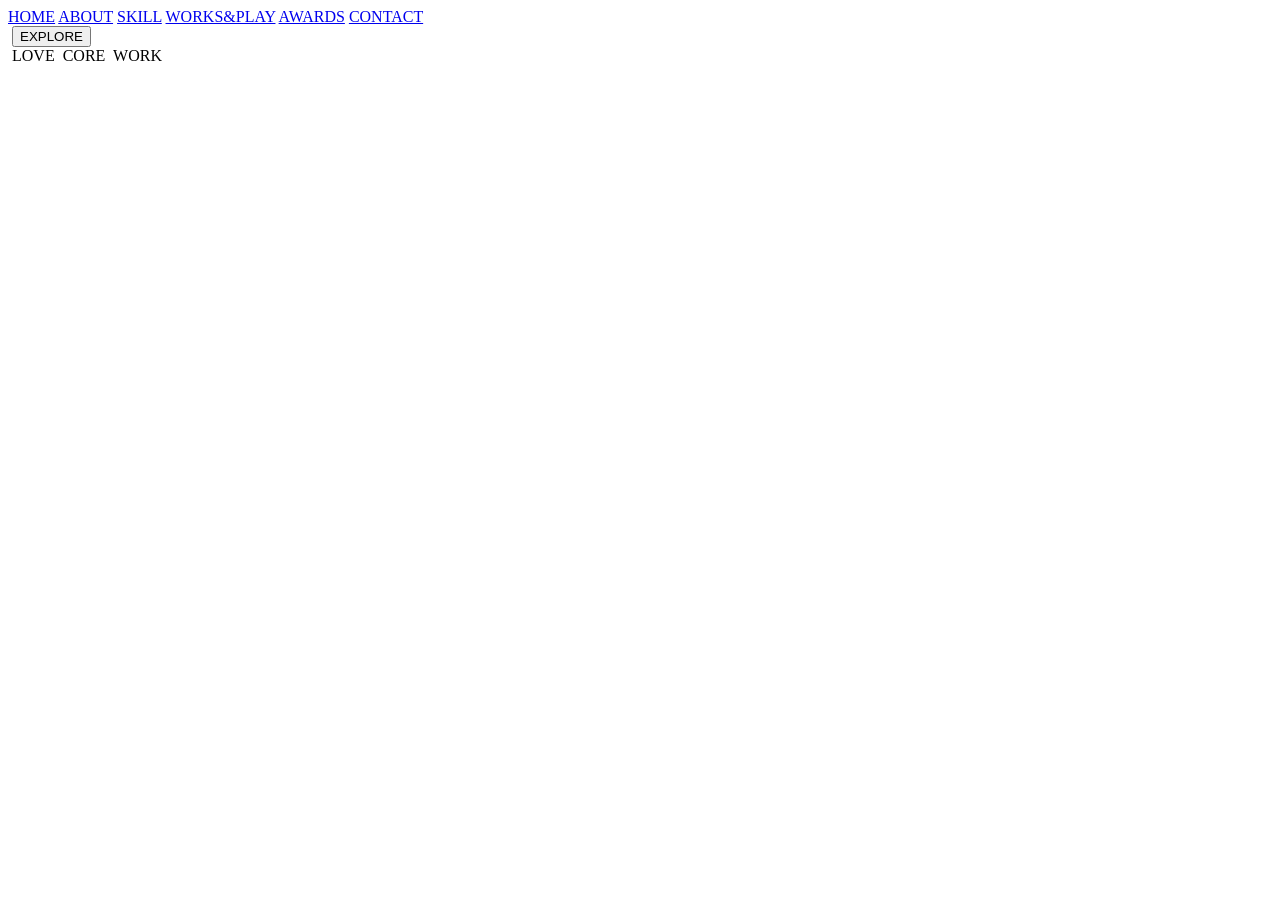
==== about.html @ 921e2c08 "html creo q listo" ====
<!DOCTYPE html>
<html lang="en">
<head>
    <meta charset="UTF-8">
    <meta name="viewport" content="width=device-width, initial-scale=1.0">
    <title>Document</title>
</head>
<body>
    <header>
        <nav class="navegador">
            <a href="/home.html">HOME</a>
            <a href="/about.html">ABOUT</a>
            <a href="/skill.html">SKILL</a>
            <a href="/works&play.html">WORKS&PLAY</a>
            <a href="/awards.html">AWARDS</a>
            <a href="/contact.html">CONTACT</a>
        </nav>
    </header>
    <section>
        <img src="" alt="">
        <button>EXPLORE</button>
    </section>
    <section>
        <img src="" alt="">
        <span>LOVE</span>
        <img src="" alt="">
        <span>CORE</span>
        <img src="" alt="">
        <span>WORK</span>
    </section>

    
</body>
</html>
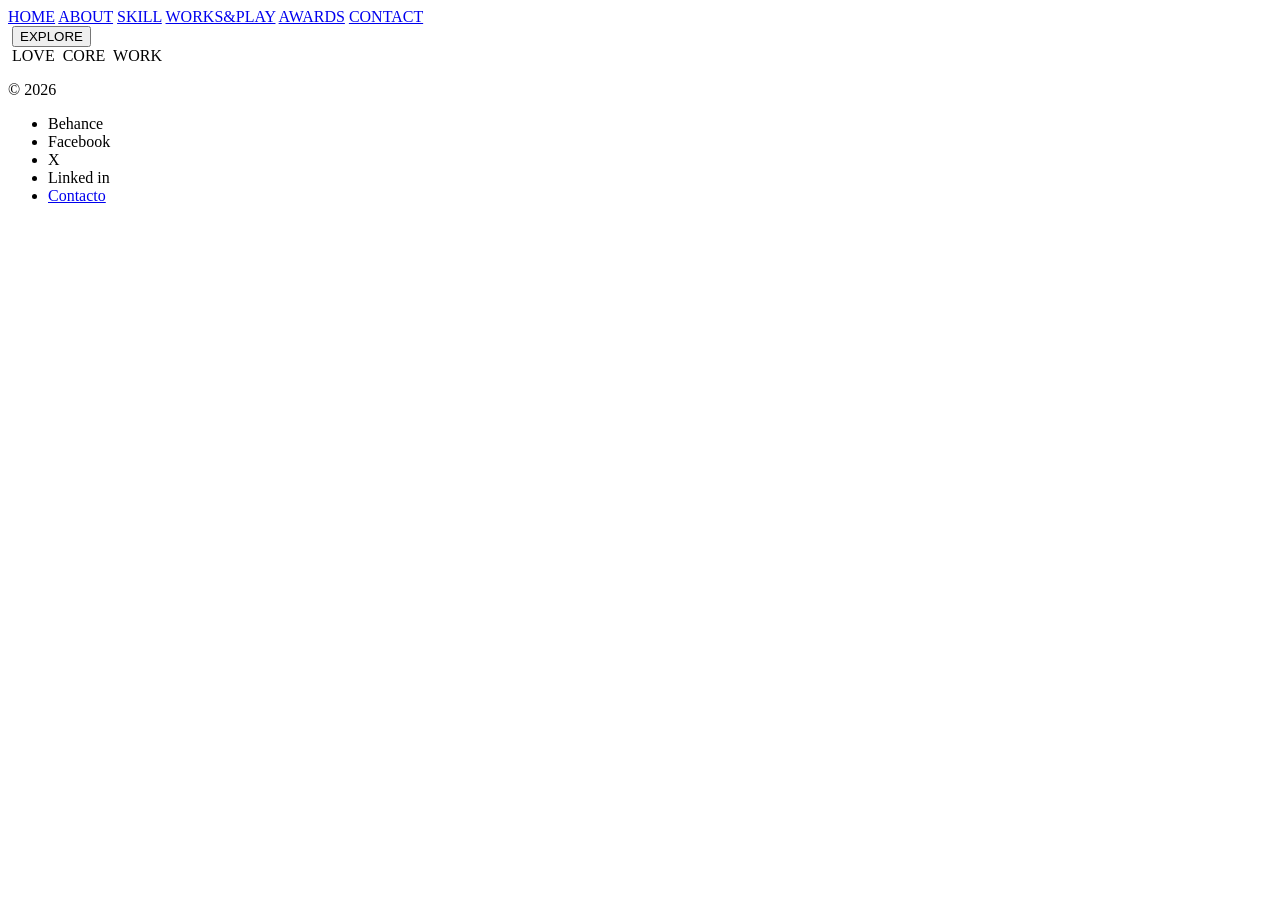
==== commit 9c02d720: "mono" ====
--- a/about.html
+++ b/about.html
@@ -29,6 +29,21 @@
         <span>WORK</span>
     </section>
 
+        <footer>
+        <div>
+            <a href=""></a>
+            <p>© 2026</p>
+        </div>
+        <div>
+            <ul>
+                <li><a href="https://www.behance.net/ImAdam"></a>Behance</li>
+                <li><a href="https://www.facebook.com/ImAdamTM"></a>Facebook</li>
+                <li><a href="https://x.com/ImAdamTM"></a>X</li>
+                <li><a href="https://www.linkedin.com/authwall?trk=bf&trkInfo=AQEqtFeuzSqmvQAAAZx9hMhg5kKSA-RKapRkwnM6NjvqYmvRwcpk8EmlW5-ixRG49RFf5sMk1AwMci0PjqGg_fNyZmqLV5OaFZjwyYanSRuHFN8suWYKgrwXgtaQUJmBkFq6idE=&original_referer=&sessionRedirect=https%3A%2F%2Fwww.linkedin.com%2Fin%2FImAdamTM"></a>Linked in</li>
+                <li><a href="/contact.html">Contacto</a></li>
+            </ul>
+        </div>
+    </footer>
     
 </body>
 </html>
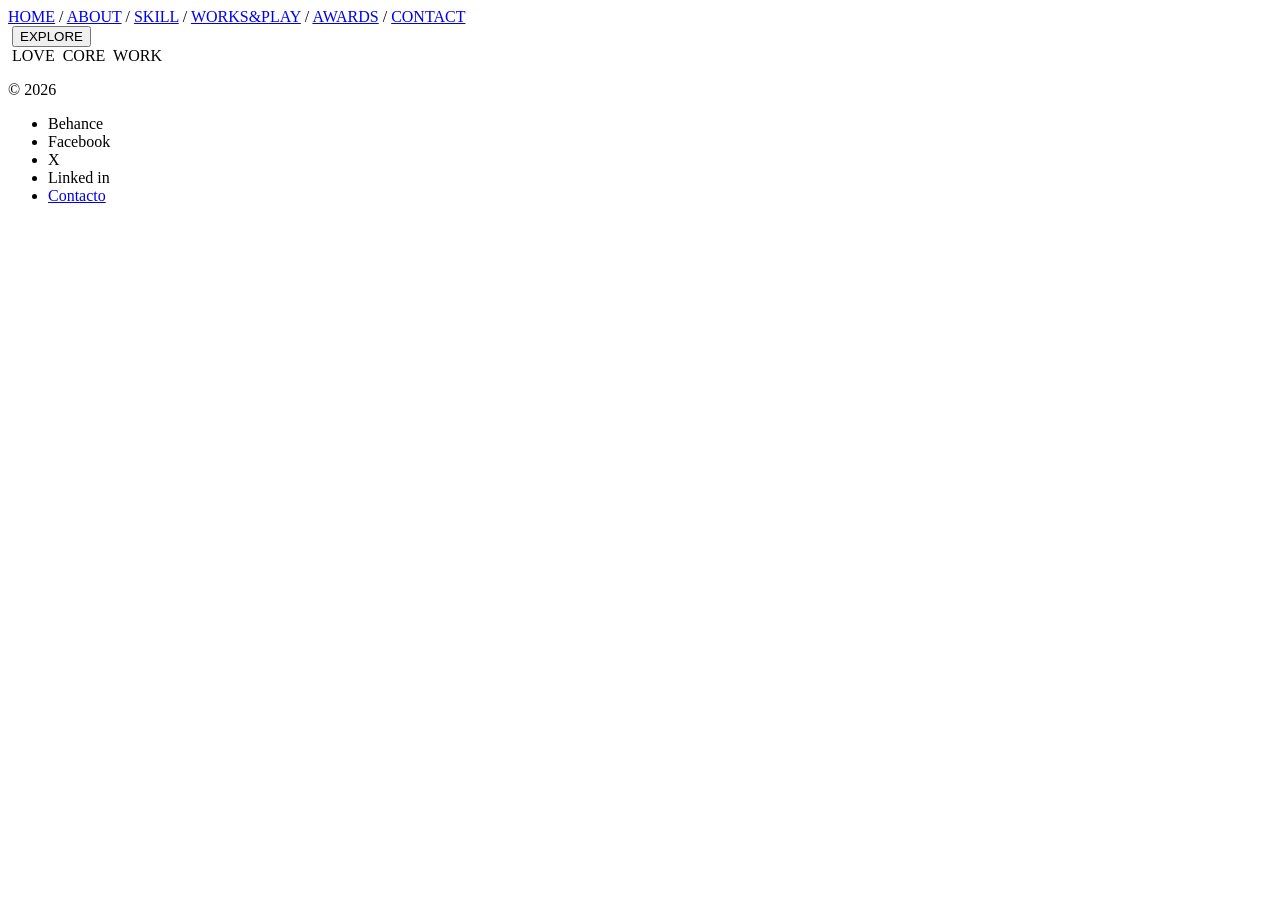
==== commit 16ac01dc: "mono" ====
--- a/about.html
+++ b/about.html
@@ -1,35 +1,44 @@
 <!DOCTYPE html>
 <html lang="en">
+
 <head>
     <meta charset="UTF-8">
     <meta name="viewport" content="width=device-width, initial-scale=1.0">
     <title>Document</title>
 </head>
+
 <body>
     <header>
         <nav class="navegador">
             <a href="/home.html">HOME</a>
+            <span>/</span>
             <a href="/about.html">ABOUT</a>
+            <span>/</span>
             <a href="/skill.html">SKILL</a>
+            <span>/</span>
             <a href="/works&play.html">WORKS&PLAY</a>
+            <span>/</span>
             <a href="/awards.html">AWARDS</a>
+            <span>/</span>
             <a href="/contact.html">CONTACT</a>
         </nav>
     </header>
-    <section>
-        <img src="" alt="">
-        <button>EXPLORE</button>
-    </section>
-    <section>
-        <img src="" alt="">
-        <span>LOVE</span>
-        <img src="" alt="">
-        <span>CORE</span>
-        <img src="" alt="">
-        <span>WORK</span>
-    </section>
+    <main>
+        <section>
+            <img src="" alt="">
+            <button>EXPLORE</button>
+        </section>
+        <section>
+            <img src="" alt="">
+            <span>LOVE</span>
+            <img src="" alt="">
+            <span>CORE</span>
+            <img src="" alt="">
+            <span>WORK</span>
+        </section>
+    </main>
 
-        <footer>
+    <footer>
         <div>
             <a href=""></a>
             <p>© 2026</p>
@@ -39,11 +48,14 @@
                 <li><a href="https://www.behance.net/ImAdam"></a>Behance</li>
                 <li><a href="https://www.facebook.com/ImAdamTM"></a>Facebook</li>
                 <li><a href="https://x.com/ImAdamTM"></a>X</li>
-                <li><a href="https://www.linkedin.com/authwall?trk=bf&trkInfo=AQEqtFeuzSqmvQAAAZx9hMhg5kKSA-RKapRkwnM6NjvqYmvRwcpk8EmlW5-ixRG49RFf5sMk1AwMci0PjqGg_fNyZmqLV5OaFZjwyYanSRuHFN8suWYKgrwXgtaQUJmBkFq6idE=&original_referer=&sessionRedirect=https%3A%2F%2Fwww.linkedin.com%2Fin%2FImAdamTM"></a>Linked in</li>
+                <li><a
+                        href="https://www.linkedin.com/authwall?trk=bf&trkInfo=AQEqtFeuzSqmvQAAAZx9hMhg5kKSA-RKapRkwnM6NjvqYmvRwcpk8EmlW5-ixRG49RFf5sMk1AwMci0PjqGg_fNyZmqLV5OaFZjwyYanSRuHFN8suWYKgrwXgtaQUJmBkFq6idE=&original_referer=&sessionRedirect=https%3A%2F%2Fwww.linkedin.com%2Fin%2FImAdamTM"></a>Linked
+                    in</li>
                 <li><a href="/contact.html">Contacto</a></li>
             </ul>
         </div>
     </footer>
-    
+
 </body>
+
 </html>
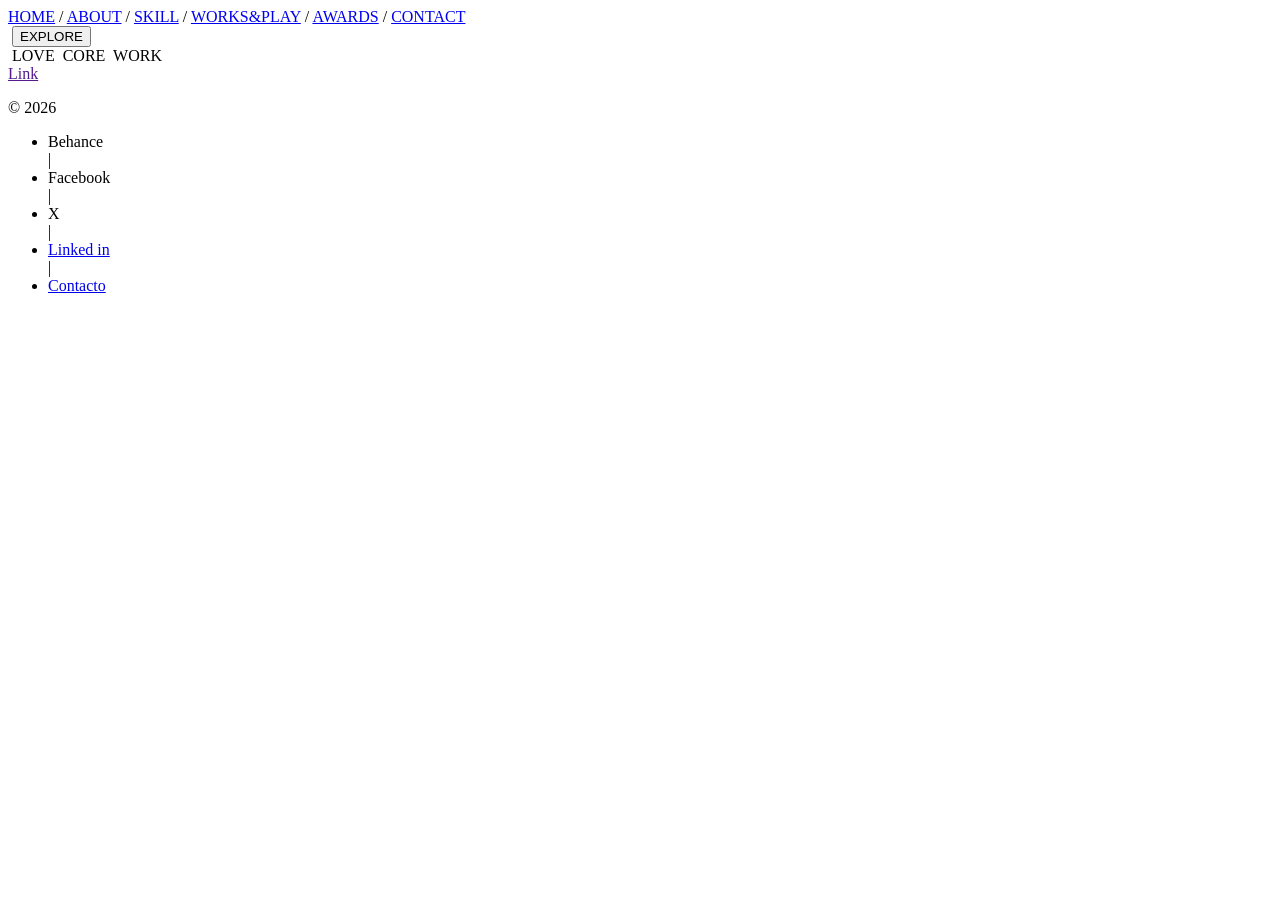
==== commit f636c549: "Actualizacion del footer y el css de works" ====
--- a/about.html
+++ b/about.html
@@ -40,17 +40,22 @@
 
     <footer>
         <div>
-            <a href=""></a>
-            <p>© 2026</p>
-        </div>
-        <div>
+            <div class="logo">
+                <a href="">Link</a>
+                <p>© 2026</p>
+            </div>
             <ul>
-                <li><a href="https://www.behance.net/ImAdam"></a>Behance</li>
-                <li><a href="https://www.facebook.com/ImAdamTM"></a>Facebook</li>
+                <li><a href="https://www.behance.net/ImAdam.com"></a>Behance</li>
+                <span>|</span>
+                <li><a href="https://www.facebook.com/ImAdamTM.com"></a>Facebook</li>
+                <span>|</span>
                 <li><a href="https://x.com/ImAdamTM"></a>X</li>
+                <span>|</span>
                 <li><a
-                        href="https://www.linkedin.com/authwall?trk=bf&trkInfo=AQEqtFeuzSqmvQAAAZx9hMhg5kKSA-RKapRkwnM6NjvqYmvRwcpk8EmlW5-ixRG49RFf5sMk1AwMci0PjqGg_fNyZmqLV5OaFZjwyYanSRuHFN8suWYKgrwXgtaQUJmBkFq6idE=&original_referer=&sessionRedirect=https%3A%2F%2Fwww.linkedin.com%2Fin%2FImAdamTM"></a>Linked
-                    in</li>
+                        href="https://www.linkedin.com/authwall?trk=bf&trkInfo=AQEqtFeuzSqmvQAAAZx9hMhg5kKSA-RKapRkwnM6NjvqYmvRwcpk8EmlW5-ixRG49RFf5sMk1AwMci0PjqGg_fNyZmqLV5OaFZjwyYanSRuHFN8suWYKgrwXgtaQUJmBkFq6idE=&original_referer=&sessionRedirect=https%3A%2F%2Fwww.linkedin.com%2Fin%2FImAdamTM">Linked
+                        in</a>
+                </li>
+                <span>|</span>
                 <li><a href="/contact.html">Contacto</a></li>
             </ul>
         </div>
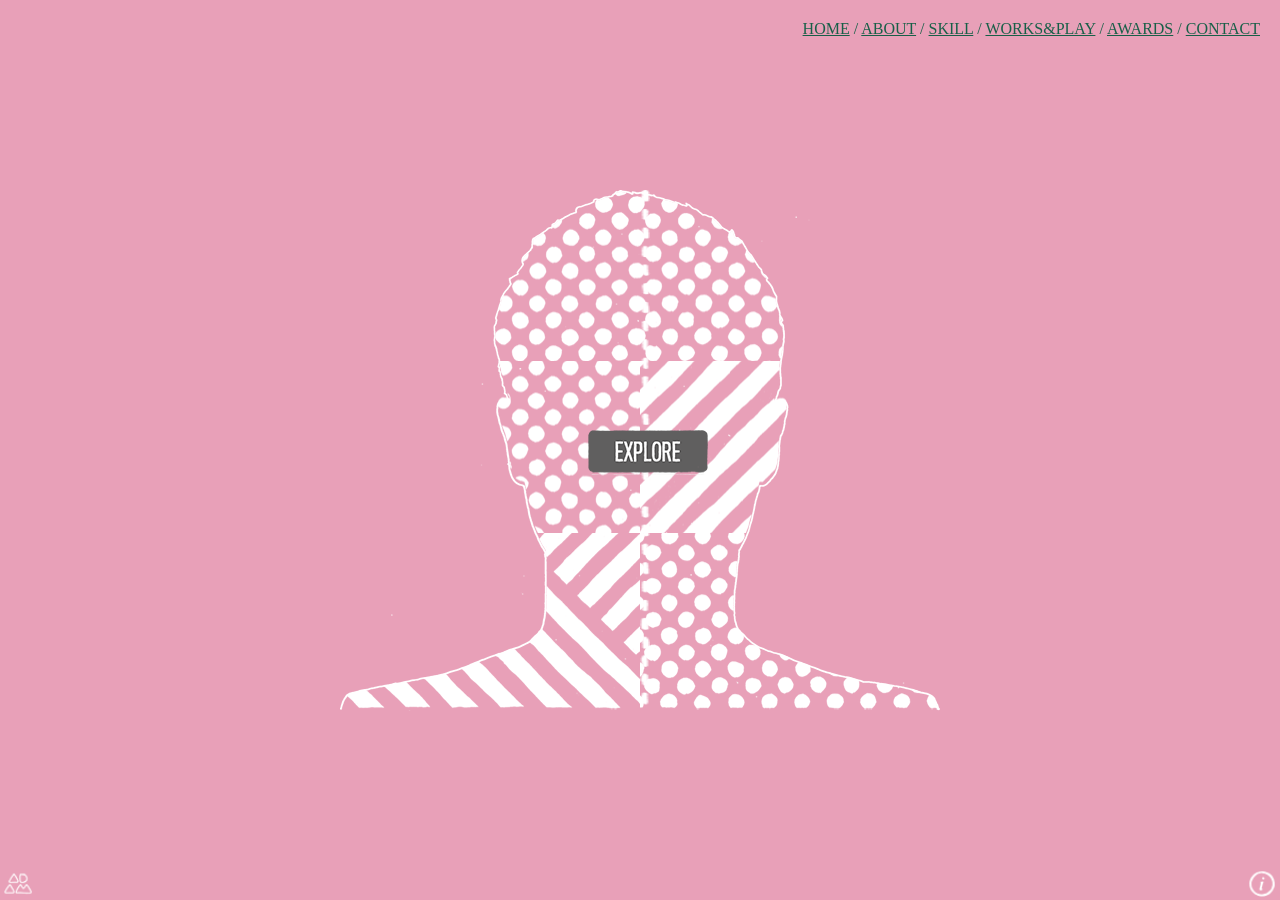
==== commit e6f2b5fb: "footer listo" ====
--- a/about.html
+++ b/about.html
@@ -4,13 +4,14 @@
 <head>
     <meta charset="UTF-8">
     <meta name="viewport" content="width=device-width, initial-scale=1.0">
-    <title>Document</title>
+    <title>About - EMMANUEL</title>
+    <link rel="stylesheet" href="css/about.css">
 </head>
 
 <body>
     <header>
         <nav class="navegador">
-            <a href="/home.html">HOME</a>
+            <a href="/index.html">HOME</a>
             <span>/</span>
             <a href="/about.html">ABOUT</a>
             <span>/</span>
@@ -23,44 +24,58 @@
             <a href="/contact.html">CONTACT</a>
         </nav>
     </header>
+
     <main>
-        <section>
-            <img src="" alt="">
-            <button>EXPLORE</button>
-        </section>
-        <section>
-            <img src="" alt="">
-            <span>LOVE</span>
-            <img src="" alt="">
-            <span>CORE</span>
-            <img src="" alt="">
-            <span>WORK</span>
+        <section class="head-section">
+
+            <!-- 1. Imagen base -->
+            <img class="layer base" src="img/about/base-large.png" alt="Base" />
+
+            <!-- 2. Overlays (ocultos por defecto) -->
+
+
+            <!-- 3. Separador vertical -->
+            <img class="layer separator" src="img/about/separator.png" alt="" />
+
+            <!-- 4. Botón explore -->
+            <div class="explore-btn"></div>
+
+            <!-- 5. Zonas hover invisibles -->
+            <div class="hover-zone hover-zone-1" data-target="overlay1"></div>
+            <div class="hover-zone hover-zone-2" data-target="overlay2"></div>
+            <div class="hover-zone hover-zone-3" data-target="overlay3"></div>
+            <div class="hover-zone hover-zone-4" data-target="overlay4"></div>
+            <div class="hover-zone hover-zone-5" data-target="overlay5"></div>
+            <div class="hover-zone hover-zone-6" data-target="overlay6"></div>
+
         </section>
     </main>
 
     <footer>
-        <div>
-            <div class="logo">
-                <a href="">Link</a>
-                <p>© 2026</p>
+        <div class="footer-container">
+            <div class="icon">
+                <a href="index.html" class="adam-icon">
+                </a>
             </div>
-            <ul>
-                <li><a href="https://www.behance.net/ImAdam.com"></a>Behance</li>
-                <span>|</span>
-                <li><a href="https://www.facebook.com/ImAdamTM.com"></a>Facebook</li>
-                <span>|</span>
-                <li><a href="https://x.com/ImAdamTM"></a>X</li>
-                <span>|</span>
-                <li><a
-                        href="https://www.linkedin.com/authwall?trk=bf&trkInfo=AQEqtFeuzSqmvQAAAZx9hMhg5kKSA-RKapRkwnM6NjvqYmvRwcpk8EmlW5-ixRG49RFf5sMk1AwMci0PjqGg_fNyZmqLV5OaFZjwyYanSRuHFN8suWYKgrwXgtaQUJmBkFq6idE=&original_referer=&sessionRedirect=https%3A%2F%2Fwww.linkedin.com%2Fin%2FImAdamTM">Linked
-                        in</a>
-                </li>
-                <span>|</span>
-                <li><a href="/contact.html">Contacto</a></li>
-            </ul>
+            <div class="footer-copy">
+                <p>&copy; 2026</p>
+            </div>
+            <div id="info" class="info-container">
+                <a href="#close" class="close-btn"></a>
+                <a href="#email" class="email-btn"></a>
+                <a href="#linkedin" class="linkedin-btn"></a>
+                <a href="#twitter" class="twitter-btn"></a>
+                <a href="#facebook" class="facebook-btn"></a>
+                <a href="#behance" class="behance-btn"></a>
+            </div>
+            <a href="#info" class="info-icon">
+
+            </a>
         </div>
     </footer>
 
+    <script src="about.js"></script>
+    <script src="footer.js"></script>
 </body>
 
 </html>
--- a/css/about.css
+++ b/css/about.css
@@ -0,0 +1,325 @@
+@font-face {
+    font-family: 'AdamDrawn';
+    src: url(/fonts/adamfont-webfont.woff) format('woff');
+}
+
+* {
+    margin: 0;
+    padding: 0;
+    box-sizing: border-box;
+}
+
+body {
+    background-color: #e8a0b8;
+}
+
+/* ========== Header Navigation ========== */
+header {
+    display: flex;
+    color: white;
+    justify-content: end;
+    margin: 0;
+    mix-blend-mode: difference;
+    padding: 20px;
+    position: fixed;
+    top: 0;
+    right: 0;
+    z-index: 10;
+    width: 100%;
+}
+
+nav>a {
+    color: white;
+}
+
+/* ========== Main Layout ========== */
+main {
+    display: flex;
+    justify-content: center;
+    align-items: center;
+    min-height: 100vh;
+    padding: 40px 20px;
+}
+
+/* ========== Head Section - Interactive Head with Hover Zones ========== */
+
+/* Contenedor principal */
+.head-section {
+    position: relative;
+    display: inline-block;
+    width: 600px;
+    overflow: hidden;
+    margin: 0 auto;
+}
+
+/* Todas las capas se apilan en el mismo lugar */
+.layer {
+    position: absolute;
+    top: 0;
+    left: 0;
+    width: 100%;
+    height: 100%;
+    display: block;
+}
+
+/* La imagen base siempre visible y define la altura del contenedor */
+.layer.base {
+    position: relative;
+    z-index: 1;
+}
+
+/* Overlays ocultos por defecto */
+.layer.overlay {
+    z-index: 2;
+    opacity: 0;
+    transition: opacity 0.3s ease;
+}
+
+/* Overlay activo */
+.layer.overlay.active {
+    opacity: 1;
+}
+
+/* Separador encima de los overlays */
+.layer.separator {
+    z-index: 3;
+    pointer-events: none;
+    max-width: 10px;
+    margin: auto;
+    position: absolute;
+    left: 50%;
+}
+
+/* Botón explore */
+.explore-btn {
+    cursor: pointer;
+    position: absolute;
+    z-index: 6;
+    top: 50%;
+    left: 50%;
+    transform: translate(-50%, -50%);
+    pointer-events: auto;
+    background-image: url(/img/about/explore.png);
+    height: 50px;
+    width: 150px;
+    background-position: 80% -10%;
+    background-repeat: no-repeat;
+    transition: background-position 0.3s ease;
+}
+
+.explore-btn:hover {
+    background-position: 80% 115%;
+    transition: background-position 0.3s ease;
+}
+
+/* Zonas hover: invisibles pero capturan el mouse */
+.hover-zone {
+    position: absolute;
+    z-index: 5;
+    background: transparent;
+    opacity: 1;
+    transition: opacity 0.3s ease;
+}
+
+.hover-zone:hover {
+    opacity: .1;
+
+}
+
+.hover-zone-1 {
+    top: 0%;
+    left: 0%;
+    width: 50%;
+    height: 33%;
+}
+
+.hover-zone-2 {
+    top: 0%;
+    left: 50%;
+    width: 50%;
+    height: 33%;
+}
+
+.hover-zone-3 {
+    top: 33%;
+    left: 0%;
+    width: 50%;
+    height: 33%;
+}
+
+.hover-zone-4 {
+    top: 33%;
+    left: 50%;
+    width: 50%;
+    height: 33%;
+}
+
+.hover-zone-5 {
+    top: 66%;
+    left: 0%;
+    width: 50%;
+    height: 34%;
+}
+
+.hover-zone-6 {
+    top: 66%;
+    right: 0%;
+    width: 50%;
+    height: 34%;
+}
+
+footer {
+    position: fixed;
+    bottom: 0;
+    left: 0;
+    width: 100%;
+    z-index: 10;
+}
+
+.footer-container {
+    background-color: transparent;
+    display: flex;
+    justify-content: space-between;
+    transition: background 0.3s ease;
+}
+
+.footer-copy {
+    display: none;
+}
+
+.footer-copy.active {
+    display: flex;
+    justify-content: center;
+    align-items: center;
+    position: relative;
+    right: 39%;
+    top: 8px;
+    color: #fff;
+    font-family: 'AdamDrawn', sans-serif;
+}
+
+.adam-icon {
+    display: flex;
+    justify-content: center;
+    align-items: center;
+    background-image: url(/img/footer/adam.png);
+    padding: 20px 18px;
+    border-radius: 10px;
+    background-repeat: no-repeat;
+    background-size: cover;
+    background-position: center -20%;
+    transition: background-position 0.3s ease;
+    order: -1;
+}
+
+.adam-icon:hover {
+    background-position: 0% 100%;
+    transition: background-position 0.3s ease;
+    cursor: pointer;
+}
+
+.info-icon {
+    background-image: url(/img/footer/info.png);
+    padding: 20px 18px;
+    border-radius: 10px;
+    background-repeat: no-repeat;
+    background-size: cover;
+    background-position: center -20%;
+    transition: background-position 0.3s ease;
+    margin: auto 0;
+}
+
+.info-icon:hover {
+    background-position: 0% 100%;
+    transition: background-position 0.3s ease;
+    cursor: pointer;
+}
+
+.info-icon.active {
+    display: none;
+}
+
+#info {
+    display: none;
+}
+
+#info.active {
+    align-items: center;
+    display: flex;
+    justify-content: center;
+    flex-direction: row-reverse;
+    transition: all 0.3s ease;
+}
+
+.footer-container.active {
+    display: flex;
+    align-items: center;
+    background-image: url(/img/footer/bg.png);
+    height: 60px;
+    transition: all 0.3s ease;
+}
+
+.close-btn {
+    display: flex;
+    justify-content: center;
+    align-items: center;
+    background-image: url(/img/footer/close.png);
+    padding: 20px 18px;
+    border-radius: 10px;
+    background-repeat: no-repeat;
+    background-size: cover;
+    background-position: center -20%;
+    transition: background-position 0.3s ease;
+}
+
+.close-btn:hover {
+    background-position: 0% 120%;
+    transition: background-position 0.3s ease;
+    cursor: pointer;
+}
+
+.email-btn,
+.linkedin-btn,
+.twitter-btn,
+.facebook-btn,
+.behance-btn {
+    display: flex;
+    justify-content: center;
+    align-items: center;
+    padding: 20px 18px;
+    border-radius: 10px;
+    background-repeat: no-repeat;
+    background-size: cover;
+    background-position: center -20%;
+    transition: background-position 0.3s ease;
+}
+
+.email-btn:hover,
+.linkedin-btn:hover,
+.twitter-btn:hover,
+.facebook-btn:hover,
+.behance-btn:hover {
+    background-position: 0% 100%;
+    transition: background-position 0.3s ease;
+    cursor: pointer;
+}
+
+.email-btn {
+    background-image: url(/img/footer/email.png);
+}
+
+.linkedin-btn {
+    background-image: url(/img/footer/linked-in.png);
+}
+
+.twitter-btn {
+    background-image: url(/img/footer/twitter.png);
+}
+
+.facebook-btn {
+    background-image: url(/img/footer/facebook.png);
+}
+
+.behance-btn {
+    background-image: url(/img/footer/behance.png);
+}
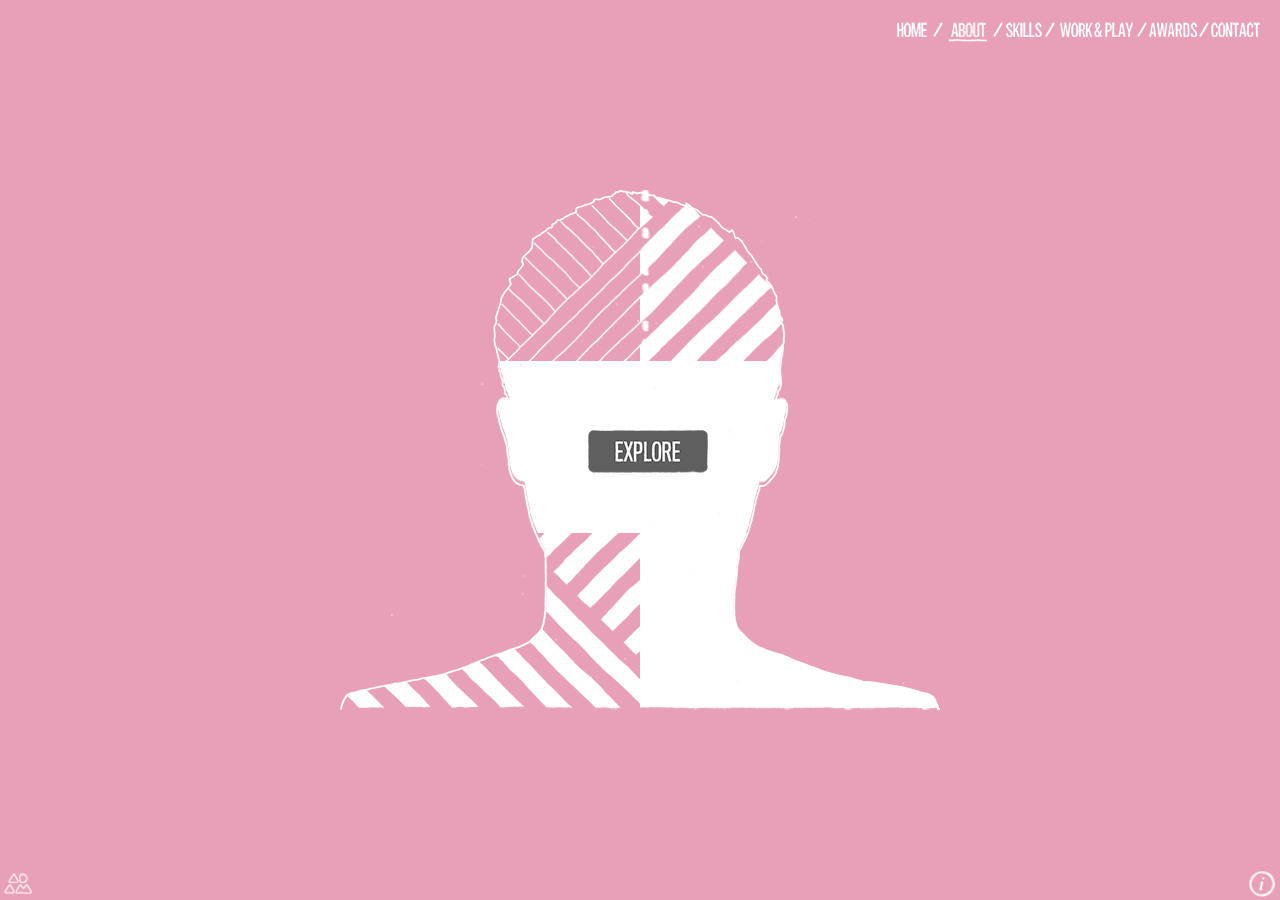
==== commit 19ad67c0: "termine" ====
--- a/about.html
+++ b/about.html
@@ -1,5 +1,5 @@
 <!DOCTYPE html>
-<html lang="en">
+<html lang="es">
 
 <head>
     <meta charset="UTF-8">
@@ -11,17 +11,17 @@
 <body>
     <header>
         <nav class="navegador">
-            <a href="/index.html">HOME</a>
-            <span>/</span>
-            <a href="/about.html">ABOUT</a>
-            <span>/</span>
-            <a href="/skill.html">SKILL</a>
-            <span>/</span>
-            <a href="/works&play.html">WORKS&PLAY</a>
-            <span>/</span>
-            <a href="/awards.html">AWARDS</a>
-            <span>/</span>
-            <a href="/contact.html">CONTACT</a>
+            <a class="nav-home" href="/index.html"></a>
+            <span></span>
+            <a class="nav-about" href="/about.html"></a>
+            <span></span>
+            <a class="nav-skills" href="/skill.html"></a>
+            <span></span>
+            <a class="nav-workplay" href="/works&play.html"></a>
+            <span></span>
+            <a class="nav-awards" href="/awards.html"></a>
+            <span></span>
+            <a class="nav-contact" href="/contact.html"></a>
         </nav>
     </header>
 
@@ -38,7 +38,7 @@
             <img class="layer separator" src="img/about/separator.png" alt="" />
 
             <!-- 4. Botón explore -->
-            <div class="explore-btn"></div>
+            <button type="submit" class="explore-btn" id="explore-btn"></button>
 
             <!-- 5. Zonas hover invisibles -->
             <div class="hover-zone hover-zone-1" data-target="overlay1"></div>
@@ -47,6 +47,16 @@
             <div class="hover-zone hover-zone-4" data-target="overlay4"></div>
             <div class="hover-zone hover-zone-5" data-target="overlay5"></div>
             <div class="hover-zone hover-zone-6" data-target="overlay6"></div>
+        </section>
+        <section id="anatomy-section">
+            <div class="anatomy-card" id="card-heart">
+            </div>
+            
+            <div class="anatomy-card" id="card-brain">
+            </div>
+
+            <div class="anatomy-card" id="card-hand">
+            </div>
 
         </section>
     </main>
--- a/css/about.css
+++ b/css/about.css
@@ -19,7 +19,6 @@
     color: white;
     justify-content: end;
     margin: 0;
-    mix-blend-mode: difference;
     padding: 20px;
     position: fixed;
     top: 0;
@@ -28,8 +27,73 @@
     width: 100%;
 }
 
-nav>a {
-    color: white;
+.navegador>a {
+    background-position: center -10%;
+    background-repeat: no-repeat;
+    transition: background-position 0.3s ease;
+}
+
+.navegador>a:hover {
+    background-position: center 100%;
+    transition: background-position 0.3s ease;
+}
+
+.nav-home {
+    background-image: url(/img/nav/home.png);
+    background-size: 30px 35px;
+    padding: 0px 20px;
+}
+
+.nav-about {
+    background-image: url(/img/nav/about.png);
+    background-size: 35px 35px;
+    padding: 0px 24px;
+    position: relative;
+}
+
+.nav-about::before {
+    content: '';
+    position: absolute;
+    bottom: -15px;
+    left: 50%;
+    transform: translateX(-50%);
+    width: 80%;
+    height: 20px;
+    background-image: url(/img/nav/active-icon.png);
+    background-size: cover 100%;
+    background-repeat: no-repeat;
+    background-position: center;
+}
+
+.nav-skills {
+    background-image: url(/img/nav/skills.png);
+    background-size: 36px 35px;
+    padding: 0px 20px;
+}
+
+.nav-workplay {
+    background-image: url(/img/nav/workplay.png);
+    background-size: 73px 35px;
+    padding: 0px 40px;
+}
+
+.nav-awards {
+    background-image: url(/img/nav/awards.png);
+    background-size: 48px 35px;
+    padding: 0px 25px;
+}
+
+.nav-contact {
+    background-image: url(/img/nav/contact.png);
+    background-size: 49px 35px;
+    padding: 0px 25px;
+}
+
+.navegador>span {
+    background-image: url(/img/nav/separator.png);
+    padding: 0px 6px;
+    background-position: center 75%;
+    background-repeat: no-repeat;
 }
 
 /* ========== Main Layout ========== */
@@ -92,6 +156,8 @@
 
 /* Botón explore */
 .explore-btn {
+    border: none;
+    background-color: transparent;
     cursor: pointer;
     position: absolute;
     z-index: 6;
@@ -168,6 +234,105 @@
     height: 34%;
 }
 
+/* ========== Anatomy Section ========== */
+
+#anatomy-section {
+    display: none;
+    position: relative;
+    width: 100%;
+    background-color: #e8a0b8;
+    overflow: hidden;
+}
+
+#anatomy-section.active {
+    display: flex;
+    justify-content: center;
+    align-items: center;
+    flex-wrap: wrap;
+    gap: 40px;
+}
+
+/* Animación de salida del head-section */
+.head-section.splitting {
+    animation: splitOut 0.5s ease-in forwards;
+}
+
+@keyframes splitOut {
+    0% {
+        transform: scale(1);
+        opacity: 1;
+    }
+
+    50% {
+        transform: scale(1.08);
+        opacity: 0.8;
+    }
+
+    100% {
+        transform: scale(0.85);
+        opacity: 0;
+    }
+}
+
+/* Tarjetas de órganos - Contenedor */
+.anatomy-card {
+    position: relative;
+    width: 350px;
+    height: 320px;
+    background-size: contain;
+    background-repeat: no-repeat;
+    background-position: center;
+    opacity: 0;
+    transform: scale(0.4) translateY(60px);
+    cursor: pointer;
+}
+
+.anatomy-card.visible:hover {
+    animation: glitchOut 0.5s ease forwards;
+    animation: glitchIn 0.5s ease forwards;
+}
+
+.anatomy-card.visible {
+    opacity: 1;
+    transform: scale(1) translateY(0);
+}
+
+#card-brain {
+    background-image: url('/img/about/brain.png');
+    transition: background-image 0.3s ease;
+}
+
+#card-brain:hover {
+    background-image: url('/img/about/brain-overlay.png');
+    transition: background-image 0.3s ease;
+    max-width: 350px;
+    width: 100%;
+}
+
+#card-heart {
+    background-image: url('/img/about/heart.png');
+    transition: background-image 0.3s ease;
+}
+
+#card-heart:hover {
+    background-image: url('/img/about/heart-overlay.png');
+    transition: background-image 0.3s ease;
+    max-width: 350px;
+    width: 100%;
+}
+
+#card-hand {
+    background-image: url('/img/about/hand.png');
+    transition: background-image 0.3s ease;
+}
+
+#card-hand:hover {
+    background-image: url('/img/about/hand-overlay.png');
+    transition: background-image 0.3s ease;
+    max-width: 350px;
+    width: 100%;
+}
+
 footer {
     position: fixed;
     bottom: 0;
@@ -322,4 +487,110 @@
 
 .behance-btn {
     background-image: url(/img/footer/behance.png);
+}
+
+@keyframes glitchOut {
+    0% {
+        opacity: 1;
+        transform: translate(0, 0);
+        clip-path: inset(0 0 0 0);
+    }
+
+    10% {
+        transform: translate(-8px, 2px);
+        clip-path: inset(15% 0 70% 0);
+    }
+
+    15% {
+        transform: translate(6px, -3px);
+        clip-path: inset(60% 0 10% 0);
+        opacity: 0.7;
+    }
+
+    20% {
+        transform: translate(0, 0);
+        clip-path: inset(0 0 0 0);
+        opacity: 1;
+    }
+
+    30% {
+        transform: translate(-12px, 0);
+        clip-path: inset(30% 0 30% 0);
+    }
+
+    35% {
+        transform: translate(10px, 4px);
+        opacity: 0;
+    }
+
+    40% {
+        transform: translate(-5px, -2px);
+        clip-path: inset(50% 0 0 0);
+        opacity: 0.5;
+    }
+
+    50% {
+        transform: translate(0, 0);
+        clip-path: inset(0 0 0 0);
+        opacity: 0;
+    }
+
+    100% {
+        opacity: 0;
+        transform: translate(0, 0);
+    }
+}
+
+@keyframes glitchIn {
+    0% {
+        opacity: 0;
+        transform: translate(0, 0);
+        clip-path: inset(0 0 0 0);
+    }
+
+    10% {
+        opacity: 0.4;
+        transform: translate(7px, -4px);
+        clip-path: inset(40% 0 40% 0);
+    }
+
+    20% {
+        opacity: 0;
+        transform: translate(-5px, 3px);
+    }
+
+    30% {
+        opacity: 0.8;
+        transform: translate(4px, -2px);
+        clip-path: inset(10% 0 80% 0);
+    }
+
+    40% {
+        opacity: 1;
+        transform: translate(-3px, 1px);
+        clip-path: inset(0 0 0 0);
+    }
+
+    50% {
+        transform: translate(2px, -1px);
+        background-image: url('/img/about/separator.png');
+    }
+
+    60% {
+        transform: translate(-2px, 2px);
+    }
+
+    70% {
+        transform: translate(1px, 0);
+    }
+
+    80% {
+        transform: translate(0, -1px);
+    }
+
+    100% {
+        opacity: 1;
+        transform: translate(0, 0);
+        clip-path: inset(0 0 0 0);
+    }
 }
